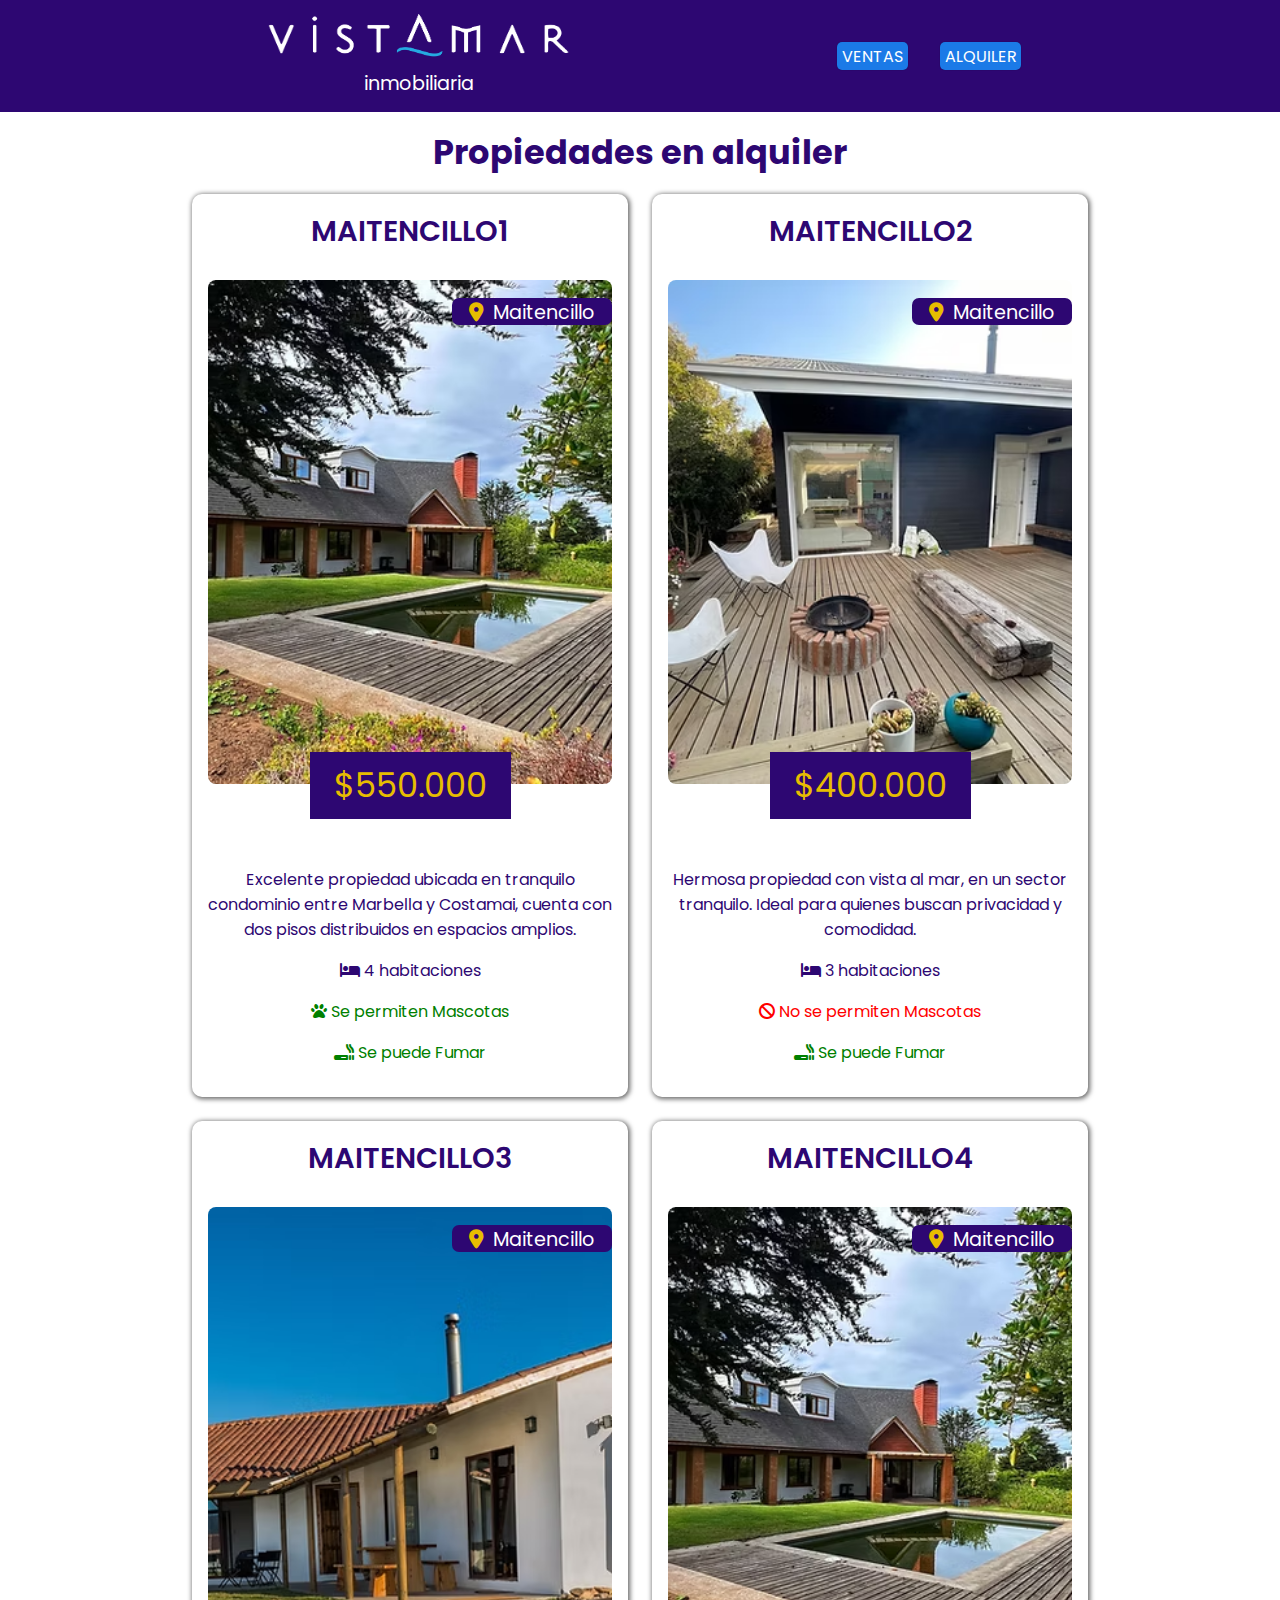
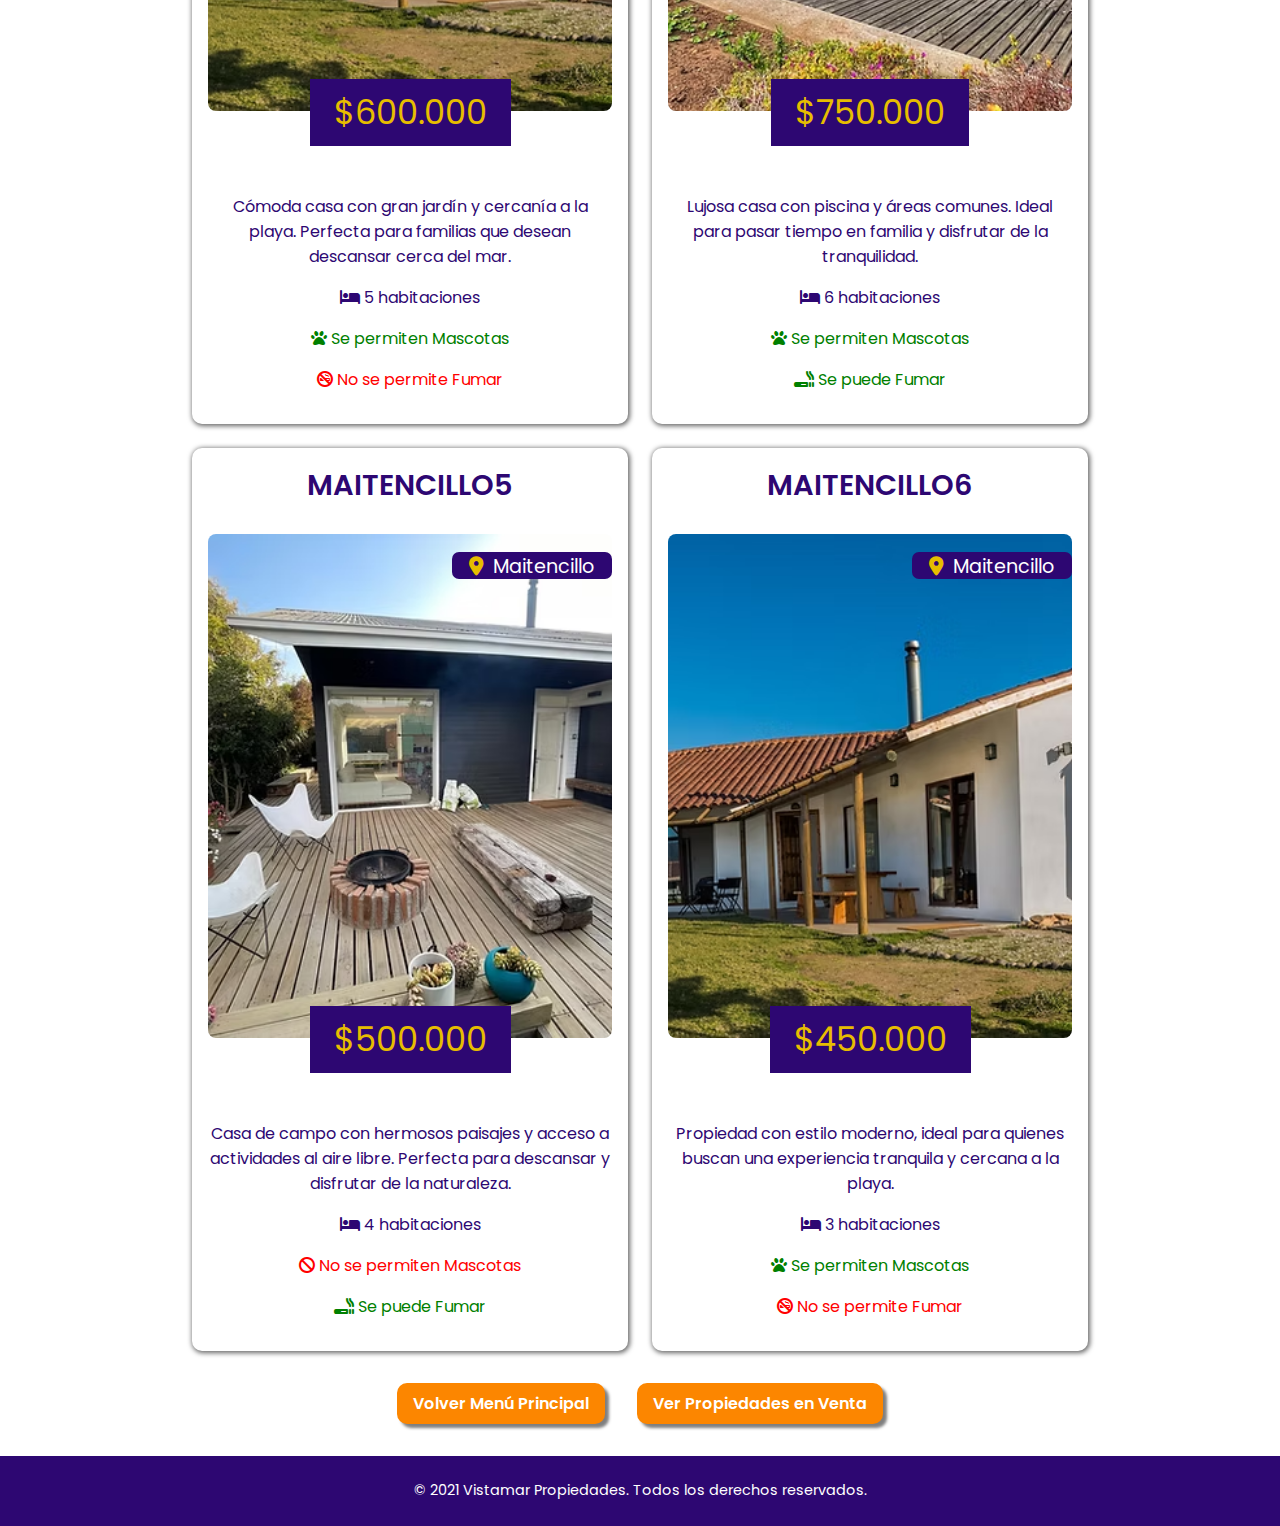
==== propiedades_alquiler.html @ 8dd592d9 "fit mobile version" ====
<!DOCTYPE html>
<html lang="en">
<head>
    <meta charset="UTF-8">
    <meta name="viewport" content="width=device-width, initial-scale=1.0">
    <title>Vistamar Propiedades</title>
    <link rel="stylesheet" href="assets/css/style.css">
    <link href="https://cdnjs.cloudflare.com/ajax/libs/font-awesome/6.5.0/css/all.min.css" rel="stylesheet">
</head>
<body>
    <header>
        <div style="display: flex; flex-direction: column;">
            <a href="index.html">
                <img src="assets/img/logo.png" alt="">
            </a>
            <p>inmobiliaria</p>
        </div>
        <div style="display:flex; gap: 2rem;">
            <a class="botonh" href="propiedades_ventas.html">VENTAS</a>
            <a class="botonh" href="propiedades_alquiler.html">ALQUILER</a>
        </div>
    </header>  
    <main>
        <section>
            <h2>Propiedades en alquiler</h2>
            <div class="seccion" id="arriendosFull">

            </div>
            <div style="display: flex; gap: 2rem;">
                <a class="boton" href="index.html">Volver Menú Principal</a>
                <a class="boton" href="propiedades_ventas.html">Ver Propiedades en Venta</a>
            </div>
        </section>
    </main>
    <footer>
        <p>&copy; 2021 Vistamar Propiedades. Todos los derechos reservados.</p>
    </footer>
    <script src="assets/js/script.js"></script>
</body>
</html>
---- assets/css/style.css ----
@import url("https://fonts.googleapis.com/css2?family=Poppins:wght@300;400;500;600&display=swap");

:root {
  --bg: #ffffff;
  --primary: #2d0772;
  --yellow: #e7bd00;
  --yellow2: #fc8600;
  --gris: #cecece;
  --celeste: #1b7ae7;
}

html {
  transition: all 0.3s ease-in-out;
}

a {
  text-decoration: none;
}

body {
  background-color: var(--bg);
  font-family: "Poppins", sans-serif;
  color: var(--primary);
  margin: 0;
  width: 100%;
  display: flex;
  flex-direction: column;
  justify-content: center;
  align-items: center;
}

h1 {
    font-size: 4rem;
    color: var(--bg);
    margin: 0;
    text-align: center;
}

h2 {
  font-size: 2.1rem;
  color: var(--primary);
  margin: 0;
}

header p {
  top: -50px;
  margin: 0;
  font-size: 1.2rem;
}

header img {
  width: 20rem;
  height: 3rem;
}

h3 {
    font-size: 1.8rem;
    font-weight: 600;
    color: var(--primary);
    margin: 0;
    text-transform: uppercase;
}

.red {
  color: red !important;
}
.green {
  color: green !important;
}


header {
  display: flex;
  justify-content: space-evenly;
  align-items: center;
  background-color: var(--primary);
  color: var(--bg);
  width: 100%;
  position: fixed;
  top: 0;
  z-index: 2;
  height: 7rem;
}

header div {
  text-align: center;
}

.botonh {
  color: var(--bg);
  background-color: var(--celeste);
  padding: 0.1rem .3rem;
  border-radius: 5px;
  box-shadow: 0px 0px 1px rgba(0, 0, 0, 0.5);
  transition: all 0.1s ease-in-out;
}

.botonh:hover {
  background-color: rgb(81, 0, 148);
  transform: scale(1.02);
}

.boton {
  color: var(--bg);
  background-color: var(--yellow2);
  padding: 0.5rem 1rem;
  font-weight: 600;
  border-radius: 10px;
  transition: all 0.1s ease-in-out;
  box-shadow: 4px 4px 3px rgba(0, 0, 0, 0.5);
}

.boton:hover {
  background-color: rgb(155, 89, 2);
  transform: scale(1.02);
}

main {
  margin-top: 6rem;
  width: 100%;
}

section {
  width: 100%;
  text-align: center;
  align-items: center;
  display: flex;
  flex-direction: column;
  justify-content: center;
  margin: 2rem 0;
}

.banner {
    width: 100%;
    height: 6rem;
    background-color: var(--primary);
}

span {
    position: relative;
    top: -40px;
    background-color: var(--primary);
    color: var(--yellow);
    padding: .6rem 1.5rem;
    font-size: 2.1rem;
    margin: 0;
}

.ubiposs {
  display: flex;
  justify-content: end;
  margin: 0;
  padding: 0;
  line-height: 0;
  height: 27px;
}

.ubi {
  margin: 0;
  position: relative;
  top: 2.8rem;
  color: var(--bg);
  background-color: var(--primary);
  padding: .3rem;
  font-size: 1.2rem;
  width: 150px;
  border-radius: 7px;
}

.ubi i {
  color: var(--yellow);
  margin-right: .3rem;
}


.seccion {
  width: 70%;
  display: grid;
  grid-template-columns: repeat(auto-fit, minmax(24.9rem, 1fr));
  justify-content: center;
  gap: 1.5rem;
  margin: 1rem 0;
  padding-bottom: 1rem;
}

.hero {
  background-image: url('../img/hero.jpg');
  background-attachment: fixed;
  background-size: cover;
  background-position: center;
  height: 800px;
  display: flex;
  align-items: center;
  justify-content: center;
  flex-direction: column;
  width: 100%;
  gap: 2rem;
}

.hero h1 {
    text-shadow: 3px 3px 5px #1d1d1d;
}

.hero a {
    background-color: var(--yellow2);
    color: var(--bg);
    padding: .5rem 1rem;
    font-size: 2rem;
    border-radius: 10px;
    box-shadow: 4px 4px 3px rgba(0, 0, 0, 0.5);
    transition: all 0.1s ease-in-out;
    text-align: center;
}

.hero a:hover {
  background-color: rgb(223, 168, 68);
  transform: scale(1.02);
}

.card {
  background-color: var(--bg);
  border-radius: 10px;
  padding: 1rem;
  box-shadow: 1px 1px 5px 1px rgba(0, 0, 0, 0.6);
  text-align: center;
}

.card img {
  width: 100%;
  height: auto;
  border-radius: 8px;
  margin-bottom: 10px;
}

footer {
  text-align: center;
  background-color: var(--primary);
  color: var(--bg);
  padding: 10px 0;
  font-size: 0.9rem;
  width: 100%;
}

@media (max-width: 600px) {
  header {
    height: 10rem;
    flex-direction: column;
  }
}
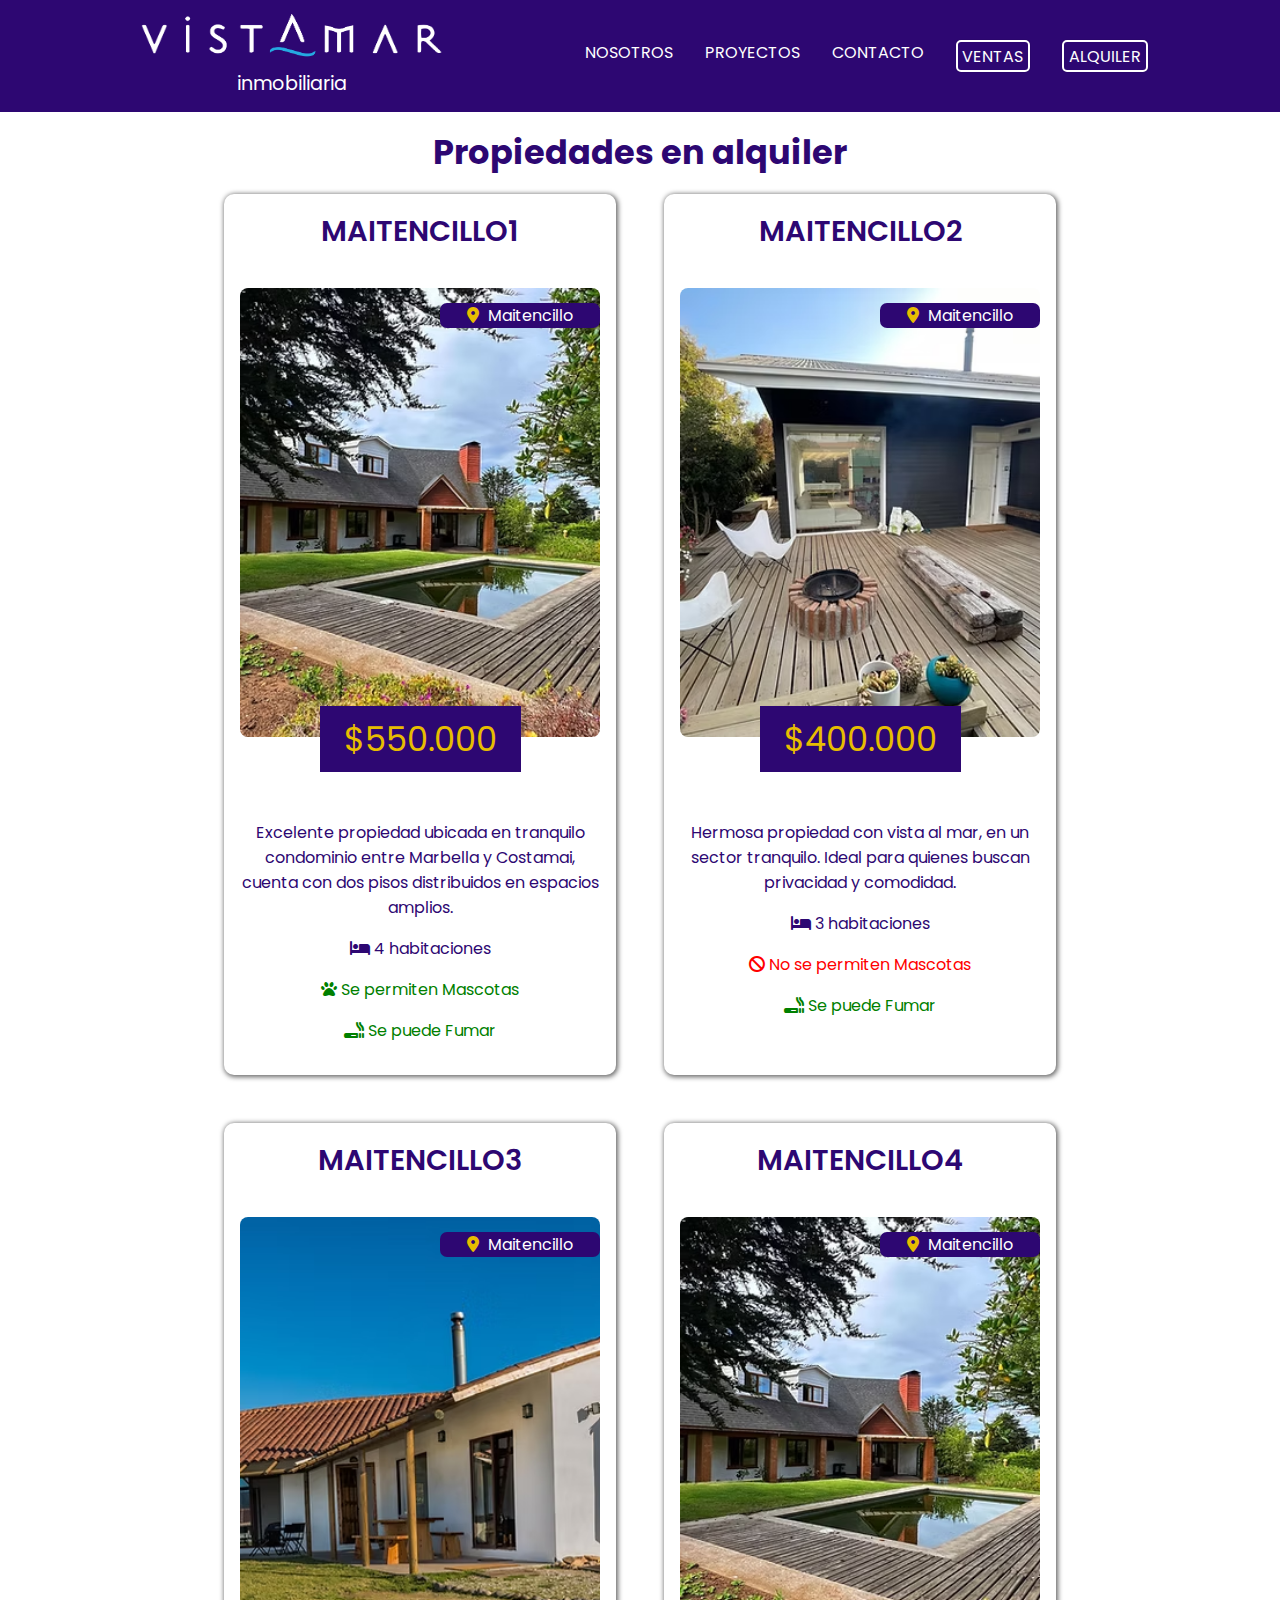
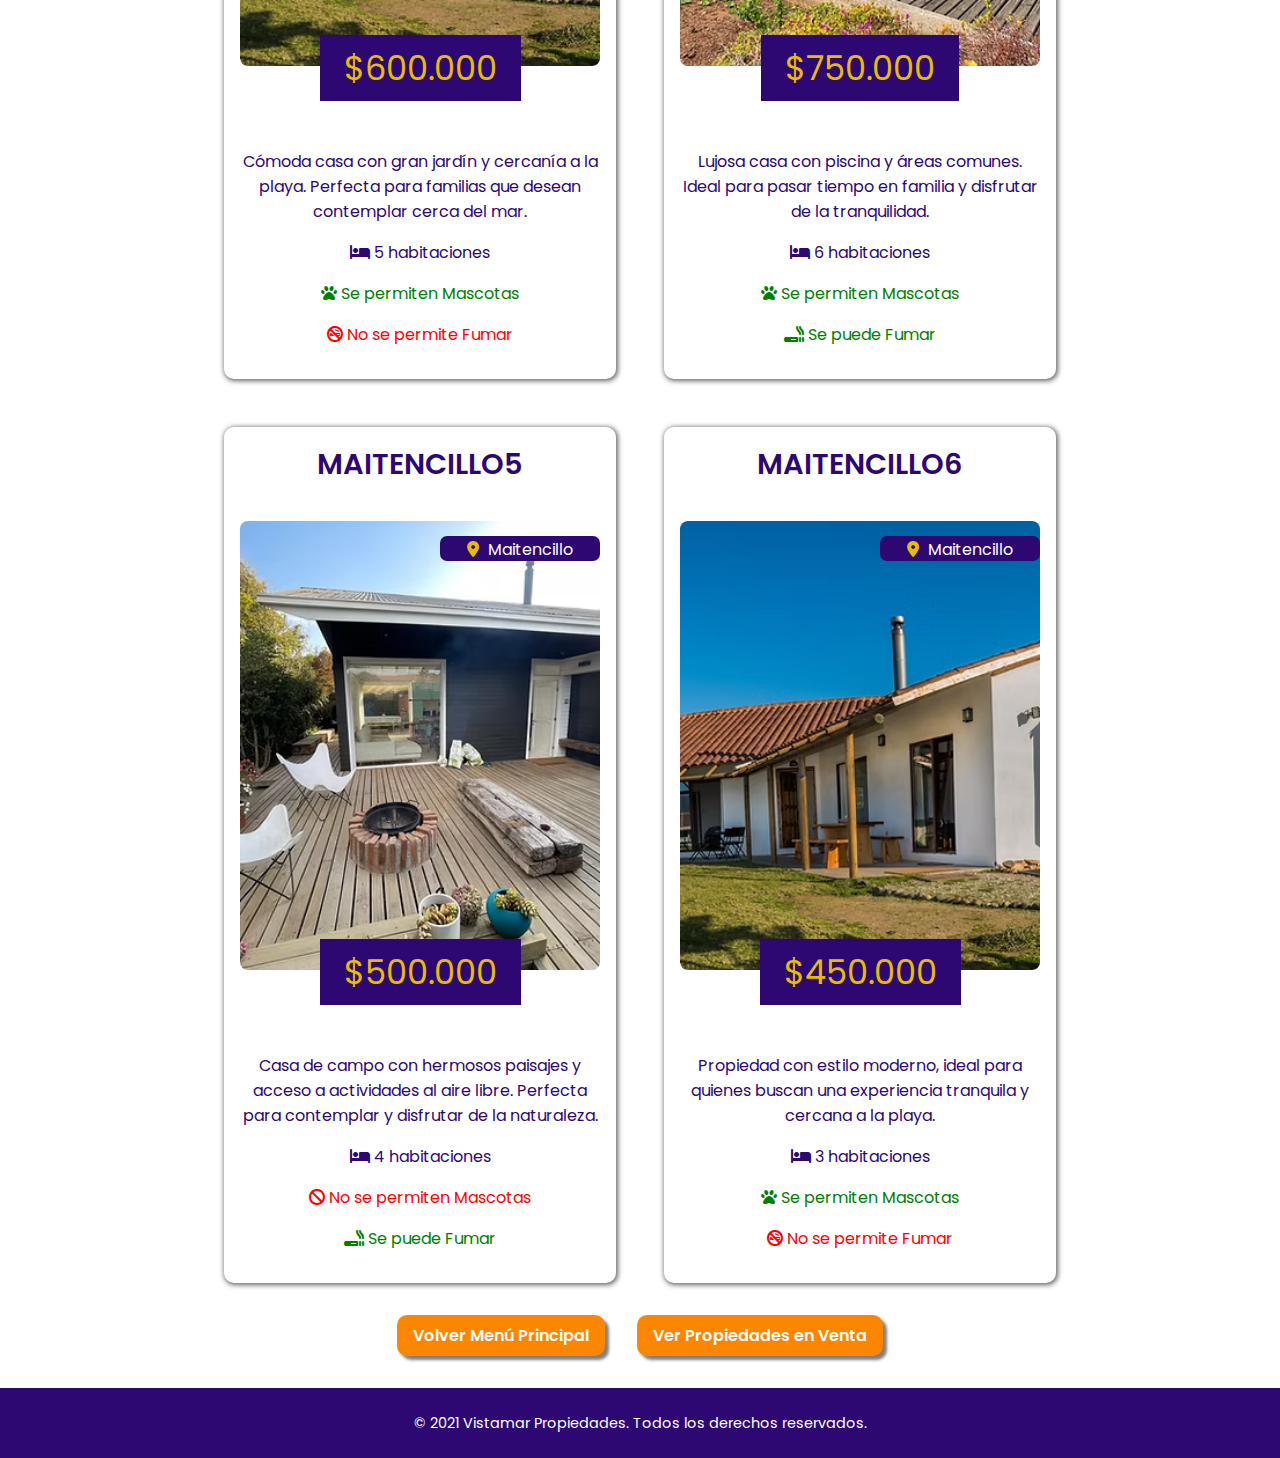
==== commit 0111aac4: "fix last details" ====
--- a/propiedades_alquiler.html
+++ b/propiedades_alquiler.html
@@ -15,11 +15,14 @@
             </a>
             <p>inmobiliaria</p>
         </div>
-        <div style="display:flex; gap: 2rem;">
+        <nav class="nav">
+            <a class="menu" href="#">NOSOTROS</a>
+            <a class="menu" href="#">PROYECTOS</a>
+            <a class="menu" href="#">CONTACTO</a>
             <a class="botonh" href="propiedades_ventas.html">VENTAS</a>
             <a class="botonh" href="propiedades_alquiler.html">ALQUILER</a>
-        </div>
-    </header>  
+        </nav>
+    </header> 
     <main>
         <section>
             <h2>Propiedades en alquiler</h2>
--- a/assets/css/style.css
+++ b/assets/css/style.css
@@ -86,17 +86,33 @@
   text-align: center;
 }
 
+.nav {
+  display:flex;
+  gap: 2rem;
+}
+
+.nav a {
+  text-decoration: none;
+  color: var(--bg);
+  font-weight: 400;
+}
+
+.nav a:hover {
+  color: var(--yellow);
+}
+
 .botonh {
   color: var(--bg);
-  background-color: var(--celeste);
+  border: 2px solid white;
   padding: 0.1rem .3rem;
   border-radius: 5px;
   box-shadow: 0px 0px 1px rgba(0, 0, 0, 0.5);
   transition: all 0.1s ease-in-out;
+  text-decoration: none;
 }
 
 .botonh:hover {
-  background-color: rgb(81, 0, 148);
+  background-color: rgb(221, 125, 0);
   transform: scale(1.02);
 }
 
@@ -108,6 +124,7 @@
   border-radius: 10px;
   transition: all 0.1s ease-in-out;
   box-shadow: 4px 4px 3px rgba(0, 0, 0, 0.5);
+  text-decoration: none;
 }
 
 .boton:hover {
@@ -131,54 +148,48 @@
 }
 
 .banner {
-    width: 100%;
-    height: 6rem;
-    background-color: var(--primary);
-}
-
-span {
-    position: relative;
-    top: -40px;
-    background-color: var(--primary);
-    color: var(--yellow);
-    padding: .6rem 1.5rem;
-    font-size: 2.1rem;
-    margin: 0;
-}
-
-.ubiposs {
-  display: flex;
-  justify-content: end;
-  margin: 0;
-  padding: 0;
-  line-height: 0;
-  height: 27px;
-}
-
-.ubi {
-  margin: 0;
-  position: relative;
-  top: 2.8rem;
-  color: var(--bg);
-  background-color: var(--primary);
-  padding: .3rem;
-  font-size: 1.2rem;
-  width: 150px;
-  border-radius: 7px;
-}
-
-.ubi i {
-  color: var(--yellow);
-  margin-right: .3rem;
-}
-
+  width: 100%;
+  height: 6rem;
+  background: linear-gradient(45deg, #4e1c9e, var(--primary));
+  background-size: 300% 300%;
+  animation: gradientAnimation 3s ease infinite;
+  display: flex;
+  justify-content: center;
+  align-items: center;
+  color: white;
+  font-size: 1.5rem;
+  font-weight: bold;
+  text-transform: uppercase;
+  box-shadow: 0px 4px 10px rgba(0, 0, 0, 0.2);
+}
+
+input {
+  height: 1.3rem;
+  font-size: 1rem;
+  font-weight: 600;
+  color: var(--primary);
+  border: solid 2px var(--bg);
+  background-color: #ff94ff;
+}
+
+@keyframes gradientAnimation {
+  0% {
+    background-position: 0% 50%;
+  }
+  50% {
+    background-position: 100% 50%;
+  }
+  100% {
+    background-position: 0% 50%;
+  }
+}
 
 .seccion {
-  width: 70%;
+  width: 65%;
   display: grid;
-  grid-template-columns: repeat(auto-fit, minmax(24.9rem, 1fr));
-  justify-content: center;
-  gap: 1.5rem;
+  grid-template-columns: repeat(auto-fit, minmax(23rem, 1fr));
+  justify-content: center;
+  gap: 3rem;
   margin: 1rem 0;
   padding-bottom: 1rem;
 }
@@ -210,6 +221,7 @@
     box-shadow: 4px 4px 3px rgba(0, 0, 0, 0.5);
     transition: all 0.1s ease-in-out;
     text-align: center;
+    text-decoration: none;
 }
 
 .hero a:hover {
@@ -225,11 +237,53 @@
   text-align: center;
 }
 
+.card p {
+  font-size: 1rem;
+  font-weight: 400;
+}
+
 .card img {
   width: 100%;
   height: auto;
   border-radius: 8px;
   margin-bottom: 10px;
+}
+
+span {
+  position: relative;
+  top: -40px;
+  background-color: var(--primary);
+  color: var(--yellow);
+  padding: .6rem 1.5rem;
+  font-size: 2.1rem;
+  margin: 0;
+}
+
+.ubiposs {
+display: flex;
+justify-content: end;
+align-items: center;
+margin: 0;
+padding: 0;
+line-height: 0;
+height: 35px;
+}
+
+.ubi {
+margin: 0;
+position: relative;
+top: 2.8rem;
+color: var(--bg);
+background-color: var(--primary);
+padding: .3rem;
+font-size: 1.2rem;
+width: 150px;
+border-radius: 7px;
+}
+
+.ubi i {
+color: var(--yellow);
+margin-right: .3rem;
 }
 
 footer {
@@ -246,4 +300,25 @@
     height: 10rem;
     flex-direction: column;
   }
+  .banner {
+    flex-direction: column;
+    height: 14rem;
+    text-align: center;
+  }
+  .banner h2 {
+    font-size: 1.4rem;
+  }
+  .menu {
+    display: none;
+  }
+  form {
+    font-size: 1.2rem;
+    display: flex;
+    flex-direction: column;
+    gap: .4rem;
+  }
+  input {
+    height: 2rem;
+    text-align: center;
+  }
 }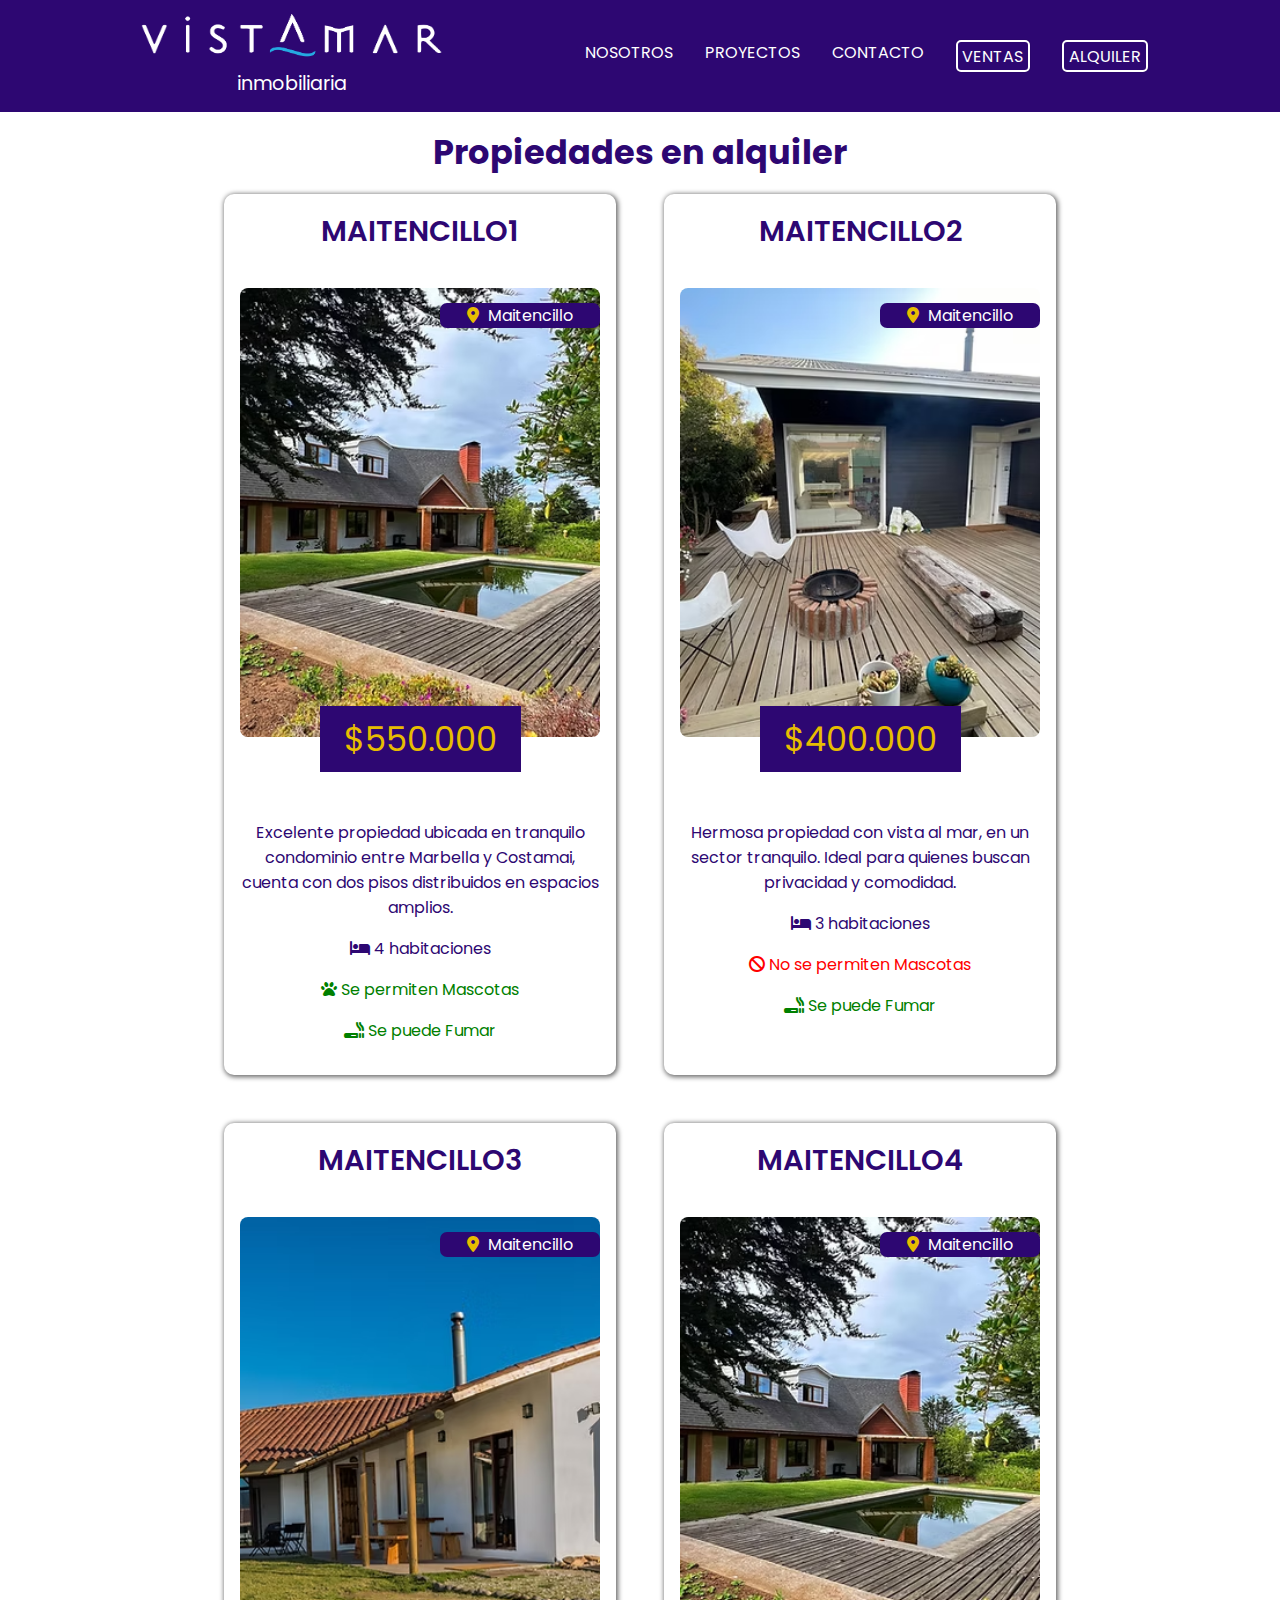
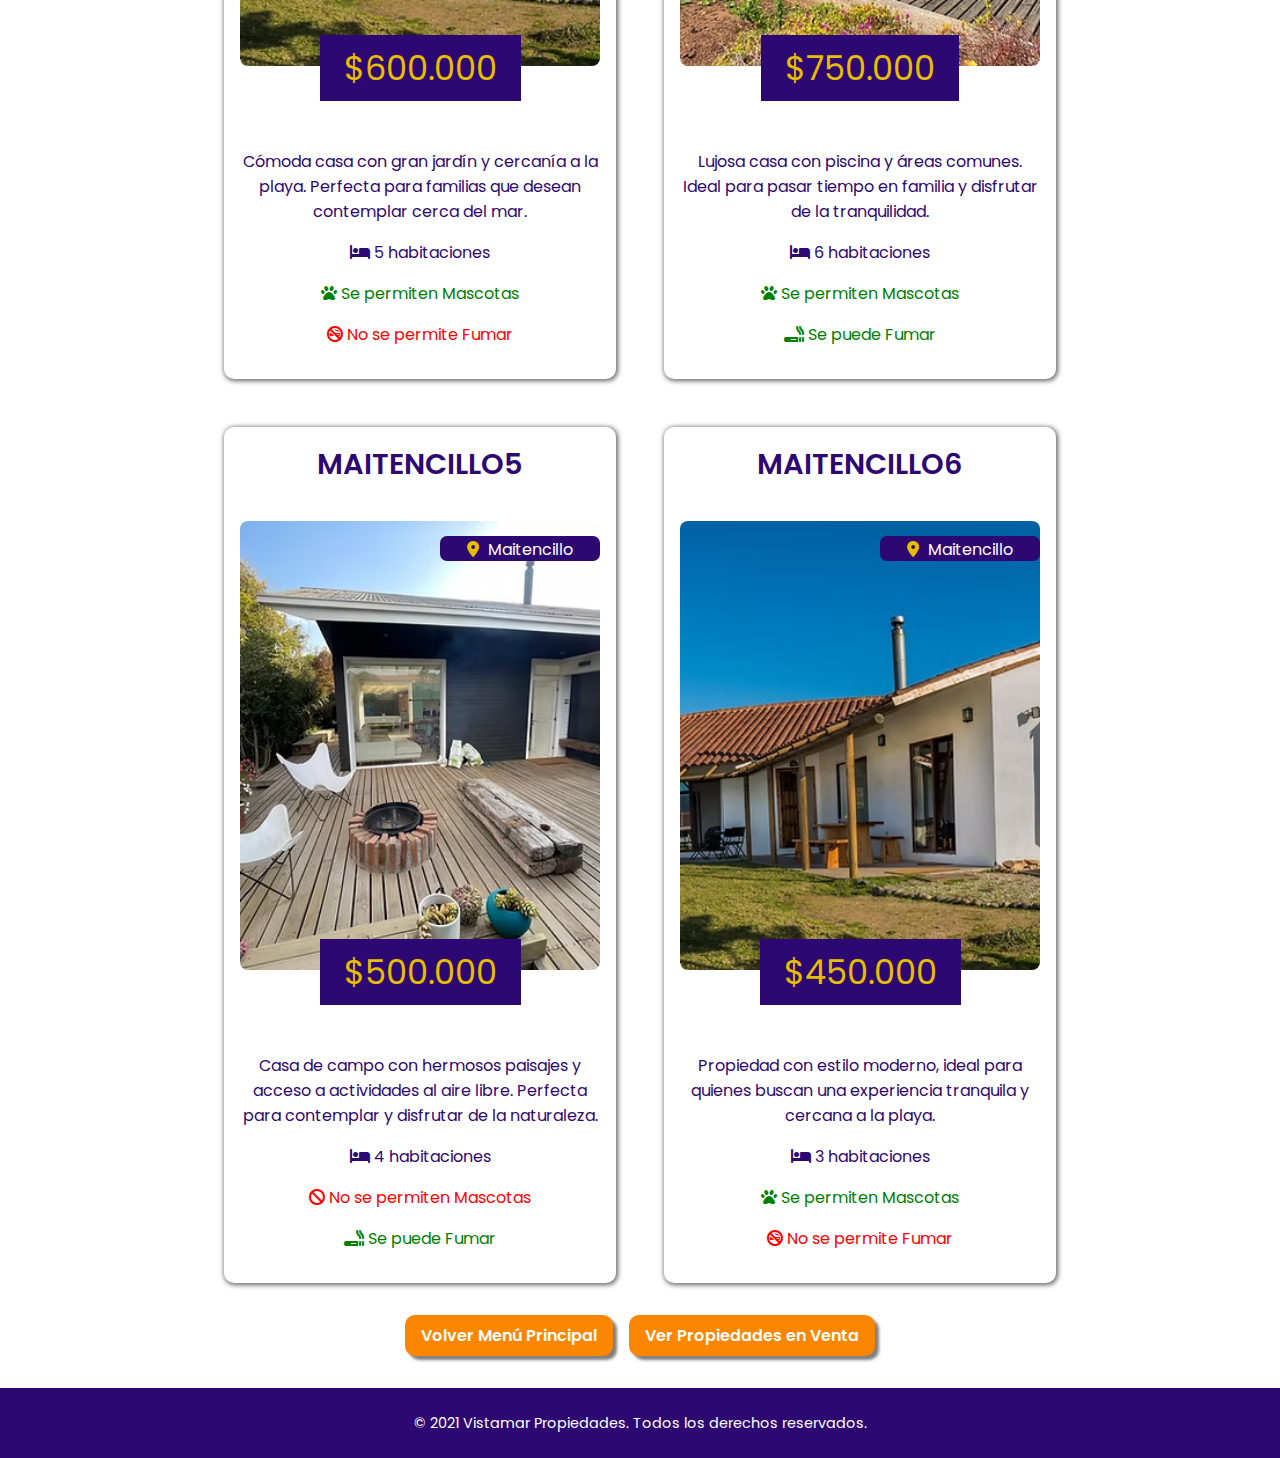
==== commit 38140413: "fix last details" ====
--- a/propiedades_alquiler.html
+++ b/propiedades_alquiler.html
@@ -29,7 +29,7 @@
             <div class="seccion" id="arriendosFull">
 
             </div>
-            <div style="display: flex; gap: 2rem;">
+            <div style="display: flex; gap: 1rem;">
                 <a class="boton" href="index.html">Volver Menú Principal</a>
                 <a class="boton" href="propiedades_ventas.html">Ver Propiedades en Venta</a>
             </div>
--- a/assets/css/style.css
+++ b/assets/css/style.css
@@ -199,7 +199,7 @@
   background-attachment: fixed;
   background-size: cover;
   background-position: center;
-  height: 800px;
+  height: 700px;
   display: flex;
   align-items: center;
   justify-content: center;
@@ -311,6 +311,9 @@
   .menu {
     display: none;
   }
+  label {
+    display: none;
+  }
   form {
     font-size: 1.2rem;
     display: flex;
